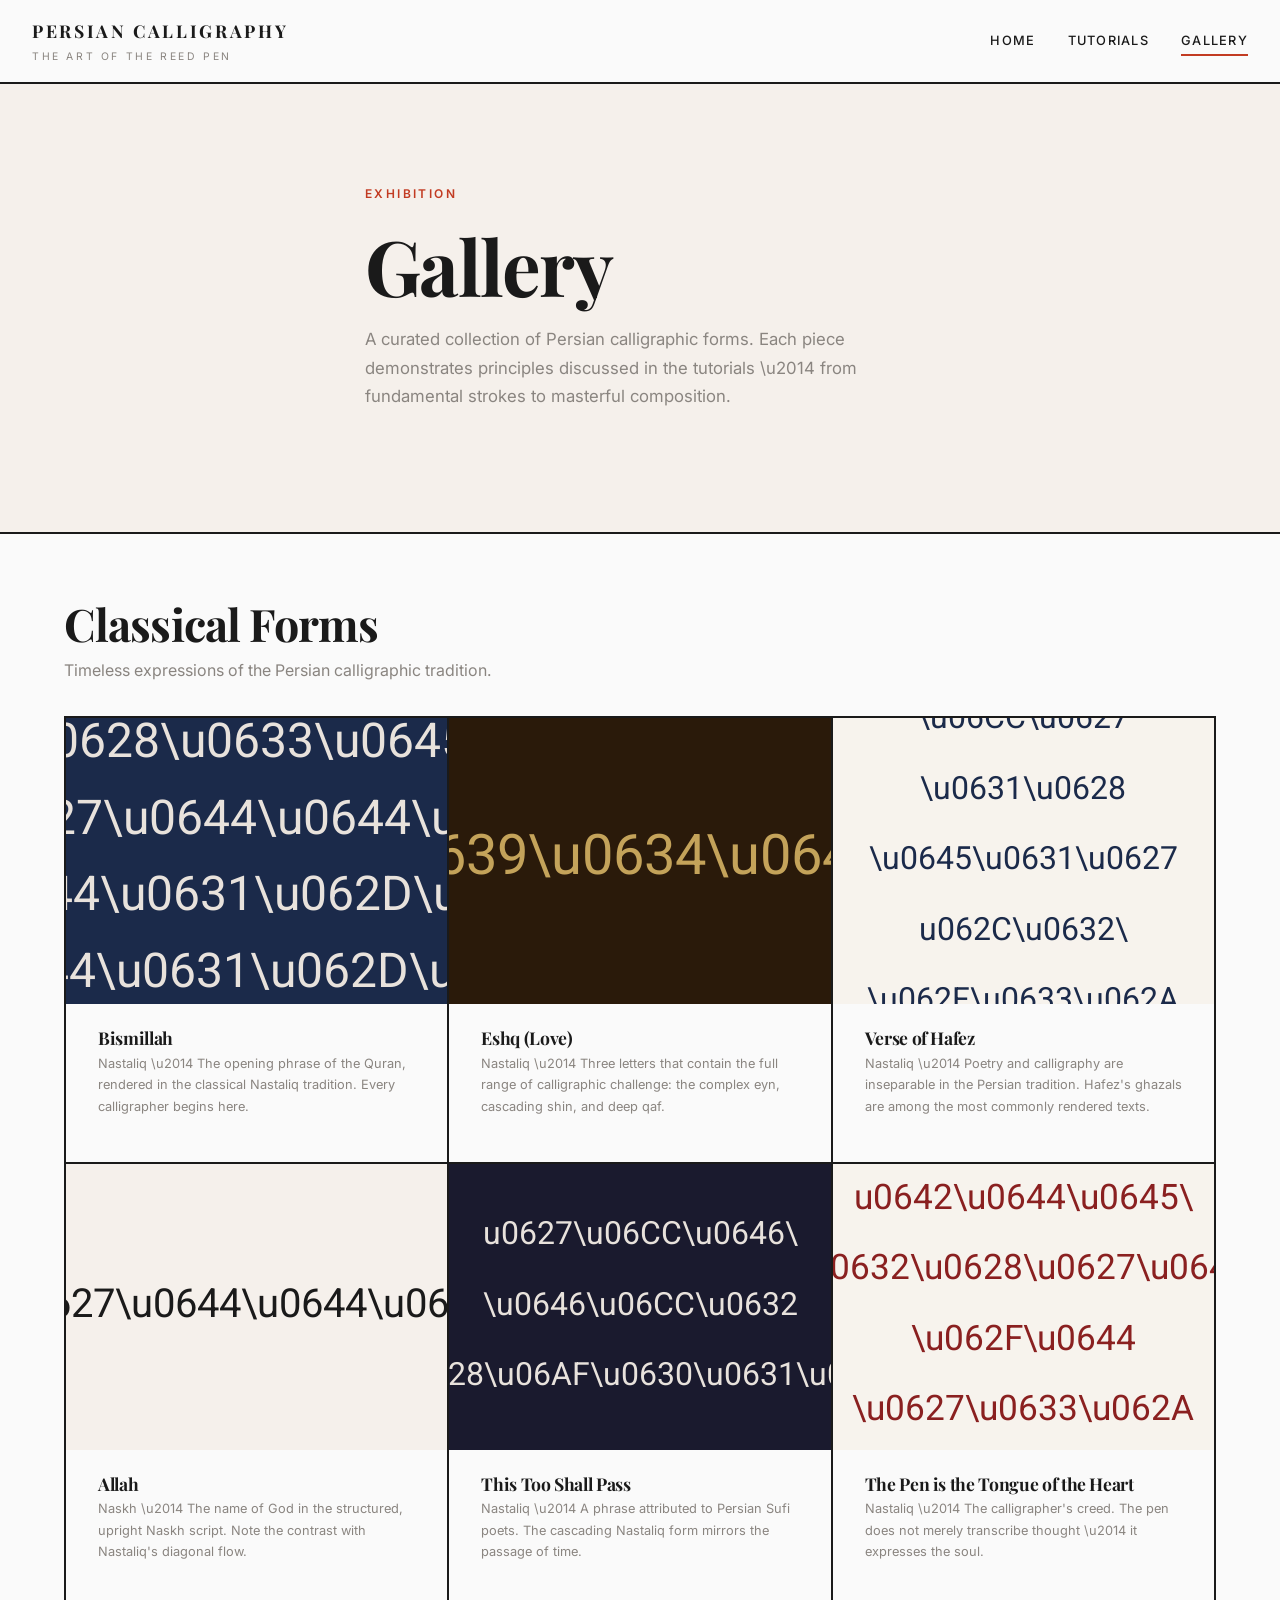
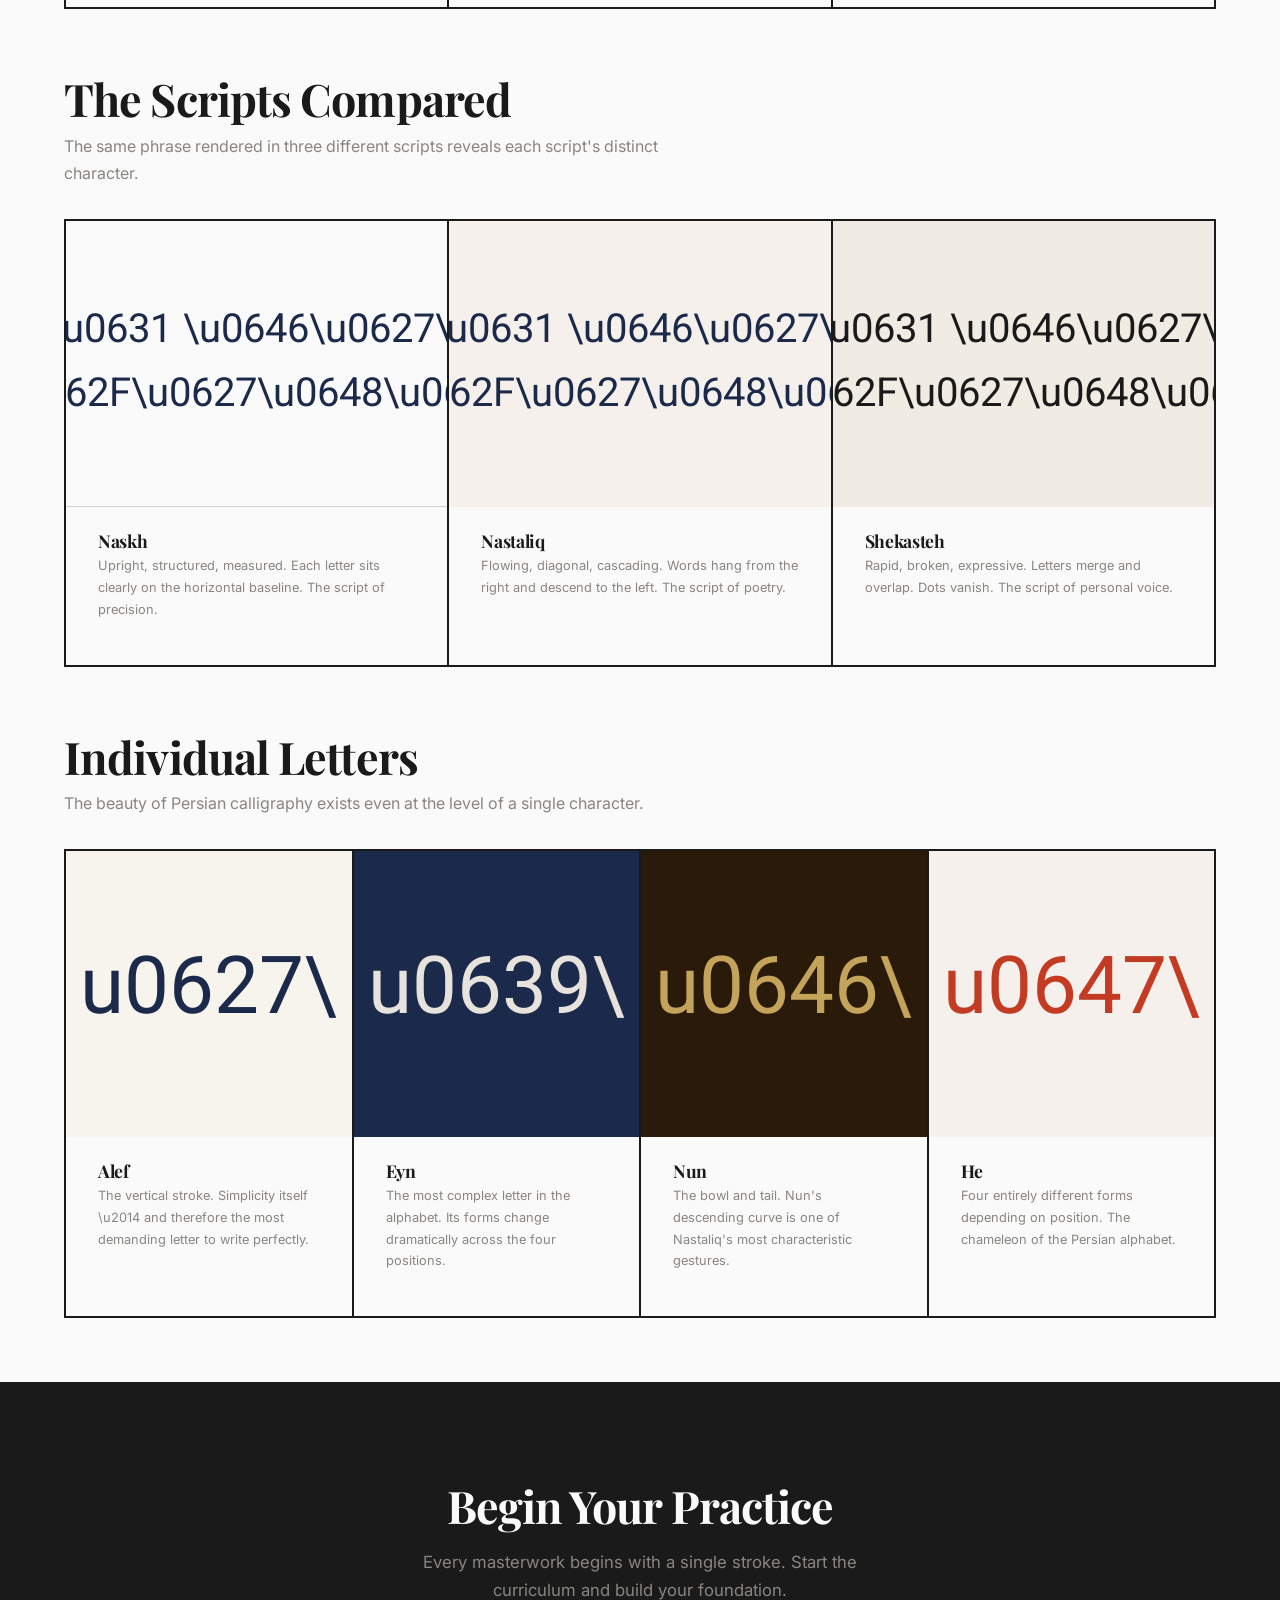
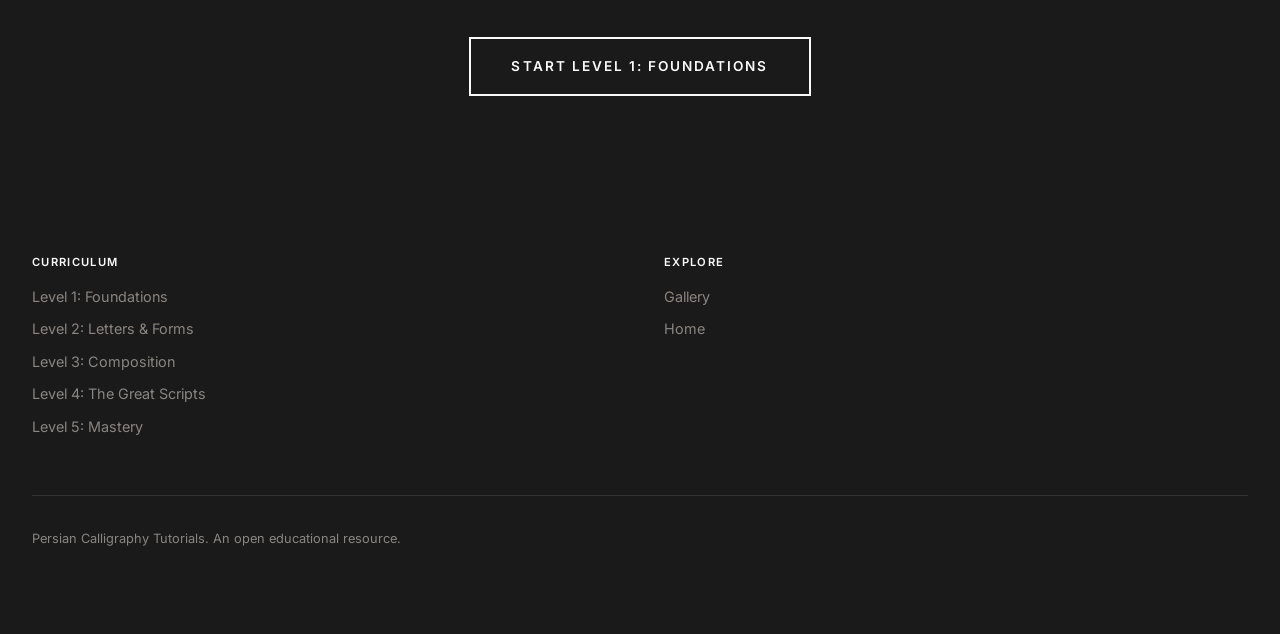
==== gallery.html @ c189530e "Create Persian calligraphy tutorial website with MoMA-inspired design A complete educational site co" ====
<!DOCTYPE html>
<html lang="en">
<head>
  <meta charset="UTF-8">
  <meta name="viewport" content="width=device-width, initial-scale=1.0">
  <title>Gallery \u2014 Persian Calligraphy</title>
  <meta name="description" content="A curated exhibition of Persian calligraphic masterworks across centuries and scripts.">
  <link rel="preconnect" href="https://fonts.googleapis.com">
  <link rel="preconnect" href="https://fonts.gstatic.com" crossorigin>
  <link href="https://fonts.googleapis.com/css2?family=Playfair+Display:ital,wght@0,400;0,700;0,900;1,400&family=Inter:wght@300;400;500;600&family=Vazirmatn:wght@400;700&display=swap" rel="stylesheet">
  <link rel="stylesheet" href="css/style.css">
</head>
<body>

  <!-- Header -->
  <header class="site-header">
    <div class="header-inner">
      <a href="index.html" class="site-logo">
        Persian Calligraphy
        <span>The Art of the Reed Pen</span>
      </a>
      <button class="nav-toggle" aria-label="Toggle navigation" onclick="document.querySelector('.main-nav').classList.toggle('open')">
        <span></span><span></span><span></span>
      </button>
      <nav class="main-nav">
        <a href="index.html">Home</a>
        <a href="tutorials/level-1.html">Tutorials</a>
        <a href="gallery.html" class="active">Gallery</a>
      </nav>
    </div>
  </header>

  <!-- Hero -->
  <section class="hero hero-tutorial" style="min-height:50vh;">
    <div class="container">
      <span class="level-tag">Exhibition</span>
      <h1>Gallery</h1>
      <p style="max-width:550px;color:var(--mid-gray);font-size:1.05rem;">
        A curated collection of Persian calligraphic forms. Each piece demonstrates principles discussed in the tutorials \u2014 from fundamental strokes to masterful composition.
      </p>
    </div>
  </section>

  <!-- Gallery Grid -->
  <section style="padding:4rem 2rem;">
    <div class="container">

      <h2 style="margin-bottom:0.5rem;">Classical Forms</h2>
      <p style="color:var(--mid-gray);margin-bottom:2rem;">Timeless expressions of the Persian calligraphic tradition.</p>

      <div class="gallery-grid">

        <div class="gallery-item">
          <div class="gallery-image" style="background:var(--ink-blue);">
            <div class="persian-display" style="color:var(--warm-gray);font-size:3rem;">\u0628\u0633\u0645 \u0627\u0644\u0644\u0647 \u0627\u0644\u0631\u062D\u0645\u0646 \u0627\u0644\u0631\u062D\u06CC\u0645</div>
          </div>
          <div class="gallery-info">
            <h3>Bismillah</h3>
            <p class="gallery-meta">Nastaliq \u2014 The opening phrase of the Quran, rendered in the classical Nastaliq tradition. Every calligrapher begins here.</p>
          </div>
        </div>

        <div class="gallery-item">
          <div class="gallery-image" style="background:#2a1a0a;">
            <div class="persian-display" style="color:#c4a35a;font-size:3.5rem;">\u0639\u0634\u0642</div>
          </div>
          <div class="gallery-info">
            <h3>Eshq (Love)</h3>
            <p class="gallery-meta">Nastaliq \u2014 Three letters that contain the full range of calligraphic challenge: the complex eyn, cascading shin, and deep qaf.</p>
          </div>
        </div>

        <div class="gallery-item">
          <div class="gallery-image" style="background:var(--parchment);">
            <div class="persian-display" style="color:var(--ink-blue);font-size:2rem;line-height:2.2;">
              \u0632 \u062F\u0633\u062A \u0645\u062F\u0647 \u06CC\u0627 \u0631\u0628 \u0645\u0631\u0627<br>
              \u062C\u0632 \u062F\u0633\u062A \u0622\u0646 \u0646\u06AF\u0627\u0631 \u0645\u0646
            </div>
          </div>
          <div class="gallery-info">
            <h3>Verse of Hafez</h3>
            <p class="gallery-meta">Nastaliq \u2014 Poetry and calligraphy are inseparable in the Persian tradition. Hafez's ghazals are among the most commonly rendered texts.</p>
          </div>
        </div>

        <div class="gallery-item">
          <div class="gallery-image" style="background:var(--cream);">
            <div class="persian-display" style="color:var(--black);font-size:2.5rem;">\u0627\u0644\u0644\u0647</div>
          </div>
          <div class="gallery-info">
            <h3>Allah</h3>
            <p class="gallery-meta">Naskh \u2014 The name of God in the structured, upright Naskh script. Note the contrast with Nastaliq's diagonal flow.</p>
          </div>
        </div>

        <div class="gallery-item">
          <div class="gallery-image" style="background:#1a1a2e;">
            <div class="persian-display" style="color:#e8e2dc;font-size:2rem;line-height:2.2;">
              \u0627\u06CC\u0646 \u0646\u06CC\u0632 \u0628\u06AF\u0630\u0631\u062F
            </div>
          </div>
          <div class="gallery-info">
            <h3>This Too Shall Pass</h3>
            <p class="gallery-meta">Nastaliq \u2014 A phrase attributed to Persian Sufi poets. The cascading Nastaliq form mirrors the passage of time.</p>
          </div>
        </div>

        <div class="gallery-item">
          <div class="gallery-image" style="background:var(--parchment);">
            <div class="persian-display" style="color:#8a2020;font-size:2.2rem;line-height:2;">
              \u0642\u0644\u0645 \u0632\u0628\u0627\u0646 \u062F\u0644 \u0627\u0633\u062A
            </div>
          </div>
          <div class="gallery-info">
            <h3>The Pen is the Tongue of the Heart</h3>
            <p class="gallery-meta">Nastaliq \u2014 The calligrapher's creed. The pen does not merely transcribe thought \u2014 it expresses the soul.</p>
          </div>
        </div>

      </div>

      <h2 style="margin-top:4rem;margin-bottom:0.5rem;">The Scripts Compared</h2>
      <p style="color:var(--mid-gray);margin-bottom:2rem;">The same phrase rendered in three different scripts reveals each script's distinct character.</p>

      <div class="gallery-grid">

        <div class="gallery-item">
          <div class="gallery-image" style="background:var(--white);border-bottom:1px solid var(--border);">
            <div class="persian-display" style="color:var(--ink-blue);font-size:2.5rem;">\u062F\u0631 \u0646\u0627\u0645 \u062E\u062F\u0627\u0648\u0646\u062F</div>
          </div>
          <div class="gallery-info">
            <h3>Naskh</h3>
            <p class="gallery-meta">Upright, structured, measured. Each letter sits clearly on the horizontal baseline. The script of precision.</p>
          </div>
        </div>

        <div class="gallery-item">
          <div class="gallery-image" style="background:var(--cream);">
            <div class="persian-display" style="color:var(--ink-blue);font-size:2.5rem;">\u062F\u0631 \u0646\u0627\u0645 \u062E\u062F\u0627\u0648\u0646\u062F</div>
          </div>
          <div class="gallery-info">
            <h3>Nastaliq</h3>
            <p class="gallery-meta">Flowing, diagonal, cascading. Words hang from the right and descend to the left. The script of poetry.</p>
          </div>
        </div>

        <div class="gallery-item">
          <div class="gallery-image" style="background:#f0ebe3;">
            <div class="persian-display" style="color:var(--black);font-size:2.5rem;">\u062F\u0631 \u0646\u0627\u0645 \u062E\u062F\u0627\u0648\u0646\u062F</div>
          </div>
          <div class="gallery-info">
            <h3>Shekasteh</h3>
            <p class="gallery-meta">Rapid, broken, expressive. Letters merge and overlap. Dots vanish. The script of personal voice.</p>
          </div>
        </div>

      </div>

      <h2 style="margin-top:4rem;margin-bottom:0.5rem;">Individual Letters</h2>
      <p style="color:var(--mid-gray);margin-bottom:2rem;">The beauty of Persian calligraphy exists even at the level of a single character.</p>

      <div class="gallery-grid" style="grid-template-columns:repeat(auto-fit,minmax(200px,1fr));">

        <div class="gallery-item">
          <div class="gallery-image" style="background:var(--parchment);aspect-ratio:1;">
            <div class="persian-display" style="font-size:5rem;color:var(--ink-blue);">\u0627</div>
          </div>
          <div class="gallery-info">
            <h3>Alef</h3>
            <p class="gallery-meta">The vertical stroke. Simplicity itself \u2014 and therefore the most demanding letter to write perfectly.</p>
          </div>
        </div>

        <div class="gallery-item">
          <div class="gallery-image" style="background:var(--ink-blue);aspect-ratio:1;">
            <div class="persian-display" style="font-size:5rem;color:var(--warm-gray);">\u0639</div>
          </div>
          <div class="gallery-info">
            <h3>Eyn</h3>
            <p class="gallery-meta">The most complex letter in the alphabet. Its forms change dramatically across the four positions.</p>
          </div>
        </div>

        <div class="gallery-item">
          <div class="gallery-image" style="background:#2a1a0a;aspect-ratio:1;">
            <div class="persian-display" style="font-size:5rem;color:#c4a35a;">\u0646</div>
          </div>
          <div class="gallery-info">
            <h3>Nun</h3>
            <p class="gallery-meta">The bowl and tail. Nun's descending curve is one of Nastaliq's most characteristic gestures.</p>
          </div>
        </div>

        <div class="gallery-item">
          <div class="gallery-image" style="background:var(--cream);aspect-ratio:1;">
            <div class="persian-display" style="font-size:5rem;color:var(--accent);">\u0647</div>
          </div>
          <div class="gallery-info">
            <h3>He</h3>
            <p class="gallery-meta">Four entirely different forms depending on position. The chameleon of the Persian alphabet.</p>
          </div>
        </div>

      </div>

    </div>
  </section>

  <!-- CTA -->
  <section style="background:var(--black);padding:6rem 2rem;text-align:center;border-top:2px solid var(--black);">
    <h2 style="color:var(--white);margin-bottom:1rem;">Begin Your Practice</h2>
    <p style="color:var(--mid-gray);max-width:500px;margin:0 auto 2rem;font-size:1.05rem;">
      Every masterwork begins with a single stroke. Start the curriculum and build your foundation.
    </p>
    <a href="tutorials/level-1.html" class="btn">Start Level 1: Foundations</a>
  </section>

  <!-- Footer -->
  <footer class="site-footer" style="margin-top:0;">
    <div class="footer-inner">
      <div class="footer-section">
        <h4>Curriculum</h4>
        <a href="tutorials/level-1.html">Level 1: Foundations</a>
        <a href="tutorials/level-2.html">Level 2: Letters &amp; Forms</a>
        <a href="tutorials/level-3.html">Level 3: Composition</a>
        <a href="tutorials/level-4.html">Level 4: The Great Scripts</a>
        <a href="tutorials/level-5.html">Level 5: Mastery</a>
      </div>
      <div class="footer-section">
        <h4>Explore</h4>
        <a href="gallery.html">Gallery</a>
        <a href="index.html">Home</a>
      </div>
    </div>
    <div class="footer-bottom">
      <p>Persian Calligraphy Tutorials. An open educational resource.</p>
    </div>
  </footer>

  <script src="js/main.js"></script>
</body>
</html>
---- css/style.css ----
/* ============================================================
   PERSIAN CALLIGRAPHY TUTORIALS
   Inspired by Museum of Modern Art — clean, bold, editorial
   ============================================================ */

/* --- Reset & Base --- */
*, *::before, *::after {
  margin: 0;
  padding: 0;
  box-sizing: border-box;
}

:root {
  --black: #1a1a1a;
  --white: #fafafa;
  --cream: #f5f0eb;
  --warm-gray: #e8e2dc;
  --mid-gray: #8a8580;
  --accent: #c23b22;
  --accent-dark: #9a2f1b;
  --gold: #b8860b;
  --ink-blue: #1b2a4a;
  --parchment: #f7f3ed;
  --border: #d4cec8;
  --font-display: 'Playfair Display', 'Georgia', serif;
  --font-body: 'Inter', 'Helvetica Neue', Arial, sans-serif;
  --font-mono: 'JetBrains Mono', 'Courier New', monospace;
  --max-width: 1400px;
  --content-width: 800px;
}

html {
  font-size: 16px;
  scroll-behavior: smooth;
}

body {
  font-family: var(--font-body);
  background-color: var(--white);
  color: var(--black);
  line-height: 1.7;
  -webkit-font-smoothing: antialiased;
  -moz-osx-font-smoothing: grayscale;
}

::selection {
  background: var(--accent);
  color: var(--white);
}

a {
  color: var(--black);
  text-decoration: none;
  border-bottom: 1px solid var(--border);
  transition: border-color 0.2s ease, color 0.2s ease;
}

a:hover {
  border-color: var(--accent);
  color: var(--accent);
}

img {
  max-width: 100%;
  display: block;
}

/* --- Typography --- */
h1, h2, h3, h4, h5, h6 {
  font-family: var(--font-display);
  font-weight: 700;
  line-height: 1.15;
  letter-spacing: -0.02em;
}

h1 {
  font-size: clamp(2.8rem, 6vw, 5.5rem);
  margin-bottom: 1rem;
}

h2 {
  font-size: clamp(1.8rem, 3.5vw, 3rem);
  margin-bottom: 0.75rem;
}

h3 {
  font-size: clamp(1.3rem, 2.5vw, 1.8rem);
  margin-bottom: 0.5rem;
}

h4 {
  font-size: 1.15rem;
  font-family: var(--font-body);
  font-weight: 600;
  text-transform: uppercase;
  letter-spacing: 0.12em;
  margin-bottom: 0.5rem;
}

p {
  margin-bottom: 1.25rem;
  max-width: 65ch;
}

.persian-text {
  font-family: 'Vazirmatn', 'Noto Naskh Arabic', 'Traditional Arabic', serif;
  direction: rtl;
  text-align: right;
  line-height: 2;
}

.persian-display {
  font-family: 'Vazirmatn', 'Noto Naskh Arabic', serif;
  font-size: clamp(2rem, 5vw, 4.5rem);
  direction: rtl;
  text-align: center;
  line-height: 1.6;
  color: var(--ink-blue);
  padding: 2rem 0;
}

/* --- Layout --- */
.container {
  max-width: var(--max-width);
  margin: 0 auto;
  padding: 0 2rem;
}

.content-narrow {
  max-width: var(--content-width);
  margin: 0 auto;
}

/* --- Header / Navigation --- */
.site-header {
  position: sticky;
  top: 0;
  z-index: 100;
  background: var(--white);
  border-bottom: 2px solid var(--black);
}

.header-inner {
  display: flex;
  justify-content: space-between;
  align-items: center;
  padding: 1rem 2rem;
  max-width: var(--max-width);
  margin: 0 auto;
}

.site-logo {
  font-family: var(--font-display);
  font-size: 1.1rem;
  font-weight: 700;
  text-transform: uppercase;
  letter-spacing: 0.15em;
  border: none;
}

.site-logo:hover {
  color: var(--black);
}

.site-logo span {
  display: block;
  font-size: 0.65rem;
  font-family: var(--font-body);
  font-weight: 400;
  letter-spacing: 0.25em;
  color: var(--mid-gray);
  margin-top: 2px;
}

.main-nav {
  display: flex;
  gap: 2rem;
  align-items: center;
}

.main-nav a {
  font-size: 0.8rem;
  font-weight: 500;
  text-transform: uppercase;
  letter-spacing: 0.1em;
  border: none;
  padding: 0.25rem 0;
  position: relative;
}

.main-nav a::after {
  content: '';
  position: absolute;
  bottom: 0;
  left: 0;
  width: 0;
  height: 2px;
  background: var(--accent);
  transition: width 0.3s ease;
}

.main-nav a:hover::after,
.main-nav a.active::after {
  width: 100%;
}

.main-nav a:hover {
  color: var(--black);
}

/* Mobile nav toggle */
.nav-toggle {
  display: none;
  background: none;
  border: none;
  cursor: pointer;
  padding: 0.5rem;
}

.nav-toggle span {
  display: block;
  width: 24px;
  height: 2px;
  background: var(--black);
  margin: 5px 0;
  transition: transform 0.3s ease;
}

/* --- Hero Sections --- */
.hero {
  min-height: 90vh;
  display: flex;
  flex-direction: column;
  justify-content: center;
  padding: 6rem 2rem;
  position: relative;
  overflow: hidden;
}

.hero-home {
  background: var(--black);
  color: var(--white);
  text-align: center;
}

.hero-home h1 {
  font-size: clamp(3rem, 8vw, 7rem);
  letter-spacing: -0.03em;
  margin-bottom: 0.5rem;
}

.hero-home .persian-display {
  color: var(--warm-gray);
  font-size: clamp(1.6rem, 4vw, 3rem);
  margin-bottom: 2rem;
  opacity: 0.7;
}

.hero-home .hero-subtitle {
  font-size: clamp(1rem, 1.5vw, 1.25rem);
  color: var(--mid-gray);
  max-width: 600px;
  margin: 0 auto 3rem;
  line-height: 1.8;
}

.hero-tutorial {
  min-height: 60vh;
  background: var(--cream);
  border-bottom: 2px solid var(--black);
}

.hero-tutorial .level-tag {
  font-size: 0.75rem;
  text-transform: uppercase;
  letter-spacing: 0.2em;
  font-weight: 600;
  color: var(--accent);
  margin-bottom: 1rem;
  display: block;
}

/* --- Buttons --- */
.btn {
  display: inline-block;
  padding: 1rem 2.5rem;
  font-size: 0.85rem;
  font-weight: 600;
  text-transform: uppercase;
  letter-spacing: 0.15em;
  border: 2px solid var(--white);
  color: var(--white);
  background: transparent;
  cursor: pointer;
  transition: all 0.3s ease;
  text-decoration: none;
}

.btn:hover {
  background: var(--white);
  color: var(--black);
  border-color: var(--white);
}

.btn-dark {
  border-color: var(--black);
  color: var(--black);
}

.btn-dark:hover {
  background: var(--black);
  color: var(--white);
}

.btn-accent {
  border-color: var(--accent);
  color: var(--accent);
}

.btn-accent:hover {
  background: var(--accent);
  color: var(--white);
}

/* --- Level Cards (Home Page) --- */
.levels-section {
  padding: 6rem 2rem;
}

.levels-section h2 {
  text-align: center;
  margin-bottom: 1rem;
}

.section-intro {
  text-align: center;
  color: var(--mid-gray);
  font-size: 1.05rem;
  max-width: 600px;
  margin: 0 auto 4rem;
}

.levels-grid {
  display: grid;
  grid-template-columns: repeat(auto-fit, minmax(340px, 1fr));
  gap: 2px;
  background: var(--black);
  border: 2px solid var(--black);
  max-width: var(--max-width);
  margin: 0 auto;
}

.level-card {
  background: var(--white);
  padding: 3rem 2.5rem;
  display: flex;
  flex-direction: column;
  transition: background 0.3s ease;
  text-decoration: none;
  border: none;
}

.level-card:hover {
  background: var(--cream);
  color: var(--black);
}

.level-card .level-number {
  font-family: var(--font-display);
  font-size: 4rem;
  font-weight: 700;
  line-height: 1;
  color: var(--warm-gray);
  margin-bottom: 1rem;
  transition: color 0.3s ease;
}

.level-card:hover .level-number {
  color: var(--accent);
}

.level-card h3 {
  font-size: 1.5rem;
  margin-bottom: 0.5rem;
}

.level-card .level-persian {
  font-family: 'Vazirmatn', 'Noto Naskh Arabic', serif;
  direction: rtl;
  font-size: 1.1rem;
  color: var(--mid-gray);
  margin-bottom: 1rem;
}

.level-card p {
  color: var(--mid-gray);
  font-size: 0.95rem;
  flex-grow: 1;
}

.level-card .card-arrow {
  font-size: 1.5rem;
  margin-top: 1.5rem;
  transition: transform 0.3s ease;
}

.level-card:hover .card-arrow {
  transform: translateX(8px);
}

/* --- Tutorial Page Layout --- */
.tutorial-content {
  padding: 4rem 2rem;
}

.tutorial-body {
  max-width: var(--content-width);
  margin: 0 auto;
}

.tutorial-body h2 {
  margin-top: 3rem;
  padding-top: 2rem;
  border-top: 1px solid var(--border);
}

.tutorial-body h2:first-child {
  border-top: none;
  padding-top: 0;
  margin-top: 0;
}

.tutorial-body h3 {
  margin-top: 2rem;
}

.tutorial-body ul, .tutorial-body ol {
  margin: 1rem 0 1.5rem 1.5rem;
}

.tutorial-body li {
  margin-bottom: 0.5rem;
  line-height: 1.7;
}

/* --- Info Boxes --- */
.info-box {
  background: var(--cream);
  border-left: 4px solid var(--accent);
  padding: 1.5rem 2rem;
  margin: 2rem 0;
}

.info-box h4 {
  color: var(--accent);
  font-size: 0.8rem;
  margin-bottom: 0.5rem;
}

.info-box p {
  margin-bottom: 0;
  font-size: 0.95rem;
}

.tip-box {
  border-left-color: var(--gold);
}

.tip-box h4 {
  color: var(--gold);
}

/* --- Stroke Diagrams --- */
.stroke-diagram {
  background: var(--parchment);
  border: 1px solid var(--border);
  padding: 2.5rem;
  margin: 2rem 0;
  text-align: center;
}

.stroke-diagram svg {
  max-width: 100%;
  height: auto;
}

.stroke-diagram .caption {
  font-size: 0.8rem;
  color: var(--mid-gray);
  text-transform: uppercase;
  letter-spacing: 0.1em;
  margin-top: 1rem;
}

/* --- Letter Grid --- */
.letter-grid {
  display: grid;
  grid-template-columns: repeat(auto-fill, minmax(140px, 1fr));
  gap: 2px;
  background: var(--black);
  border: 2px solid var(--black);
  margin: 2rem 0;
}

.letter-cell {
  background: var(--white);
  padding: 1.5rem;
  text-align: center;
  transition: background 0.2s ease;
}

.letter-cell:hover {
  background: var(--cream);
}

.letter-cell .letter-large {
  font-family: 'Vazirmatn', 'Noto Naskh Arabic', serif;
  font-size: 2.5rem;
  line-height: 1.4;
  color: var(--ink-blue);
  direction: rtl;
}

.letter-cell .letter-name {
  font-size: 0.7rem;
  text-transform: uppercase;
  letter-spacing: 0.1em;
  color: var(--mid-gray);
  margin-top: 0.5rem;
}

/* --- Practice Area --- */
.practice-area {
  background: var(--parchment);
  border: 2px solid var(--black);
  padding: 3rem;
  margin: 2rem 0;
  text-align: center;
}

.practice-area h4 {
  margin-bottom: 1rem;
}

.practice-lines {
  width: 100%;
  max-width: 600px;
  margin: 0 auto;
}

.practice-lines .line {
  height: 60px;
  border-bottom: 1px solid var(--border);
  position: relative;
}

.practice-lines .line::before {
  content: '';
  position: absolute;
  top: 50%;
  left: 0;
  right: 0;
  border-top: 1px dashed var(--warm-gray);
}

/* --- Gallery --- */
.gallery-grid {
  display: grid;
  grid-template-columns: repeat(auto-fit, minmax(300px, 1fr));
  gap: 2px;
  background: var(--black);
  border: 2px solid var(--black);
}

.gallery-item {
  background: var(--white);
  overflow: hidden;
}

.gallery-item .gallery-image {
  aspect-ratio: 4/3;
  background: var(--cream);
  display: flex;
  align-items: center;
  justify-content: center;
  overflow: hidden;
}

.gallery-item .gallery-image .persian-display {
  padding: 2rem;
  font-size: clamp(1.5rem, 3vw, 2.5rem);
}

.gallery-item .gallery-info {
  padding: 1.5rem 2rem;
}

.gallery-item .gallery-info h3 {
  font-size: 1.1rem;
  margin-bottom: 0.25rem;
}

.gallery-item .gallery-info .gallery-meta {
  font-size: 0.8rem;
  color: var(--mid-gray);
}

/* --- Tutorial Navigation --- */
.tutorial-nav {
  display: flex;
  justify-content: space-between;
  border-top: 2px solid var(--black);
  margin-top: 4rem;
}

.tutorial-nav a {
  display: block;
  padding: 2rem;
  flex: 1;
  border: none;
  transition: background 0.3s ease;
}

.tutorial-nav a:hover {
  background: var(--cream);
  color: var(--black);
}

.tutorial-nav a + a {
  border-left: 2px solid var(--black);
  text-align: right;
}

.tutorial-nav .nav-label {
  font-size: 0.7rem;
  text-transform: uppercase;
  letter-spacing: 0.15em;
  color: var(--mid-gray);
  display: block;
  margin-bottom: 0.5rem;
}

.tutorial-nav .nav-title {
  font-family: var(--font-display);
  font-size: 1.2rem;
  font-weight: 700;
}

/* --- Table of Contents (Sidebar) --- */
.tutorial-layout {
  display: grid;
  grid-template-columns: 1fr 240px;
  gap: 4rem;
  max-width: 1100px;
  margin: 0 auto;
  align-items: start;
}

.toc {
  position: sticky;
  top: 100px;
  padding: 1.5rem 0;
}

.toc h4 {
  font-size: 0.7rem;
  margin-bottom: 1rem;
  color: var(--mid-gray);
}

.toc ul {
  list-style: none;
}

.toc li {
  margin-bottom: 0.5rem;
}

.toc a {
  font-size: 0.85rem;
  color: var(--mid-gray);
  border: none;
  transition: color 0.2s ease;
}

.toc a:hover,
.toc a.active {
  color: var(--black);
}

/* --- Progress Bar --- */
.progress-bar {
  position: fixed;
  top: 0;
  left: 0;
  height: 3px;
  background: var(--accent);
  z-index: 200;
  transition: width 0.1s ease;
}

/* --- Footer --- */
.site-footer {
  background: var(--black);
  color: var(--warm-gray);
  padding: 4rem 2rem;
  margin-top: 4rem;
}

.footer-inner {
  max-width: var(--max-width);
  margin: 0 auto;
  display: grid;
  grid-template-columns: repeat(auto-fit, minmax(200px, 1fr));
  gap: 3rem;
}

.footer-section h4 {
  color: var(--white);
  font-size: 0.7rem;
  margin-bottom: 1rem;
}

.footer-section a {
  color: var(--mid-gray);
  border: none;
  font-size: 0.9rem;
  display: block;
  margin-bottom: 0.5rem;
}

.footer-section a:hover {
  color: var(--white);
}

.footer-bottom {
  max-width: var(--max-width);
  margin: 3rem auto 0;
  padding-top: 2rem;
  border-top: 1px solid #333;
  font-size: 0.8rem;
  color: var(--mid-gray);
}

/* --- Comparison Table --- */
.comparison-table {
  width: 100%;
  border-collapse: collapse;
  margin: 2rem 0;
  border: 2px solid var(--black);
}

.comparison-table th {
  background: var(--black);
  color: var(--white);
  padding: 1rem 1.5rem;
  text-align: left;
  font-size: 0.75rem;
  text-transform: uppercase;
  letter-spacing: 0.1em;
}

.comparison-table td {
  padding: 1rem 1.5rem;
  border-bottom: 1px solid var(--border);
  font-size: 0.95rem;
}

.comparison-table tr:last-child td {
  border-bottom: none;
}

.comparison-table tr:hover td {
  background: var(--cream);
}

/* --- Responsive --- */
@media (max-width: 900px) {
  .tutorial-layout {
    grid-template-columns: 1fr;
  }

  .toc {
    position: static;
    border-bottom: 1px solid var(--border);
    padding-bottom: 2rem;
    margin-bottom: 2rem;
  }
}

@media (max-width: 768px) {
  .hero {
    min-height: 70vh;
    padding: 4rem 1.5rem;
  }

  .levels-grid {
    grid-template-columns: 1fr;
  }

  .main-nav {
    display: none;
    position: absolute;
    top: 100%;
    left: 0;
    right: 0;
    background: var(--white);
    flex-direction: column;
    padding: 2rem;
    gap: 1rem;
    border-bottom: 2px solid var(--black);
  }

  .main-nav.open {
    display: flex;
  }

  .nav-toggle {
    display: block;
  }

  .header-inner {
    padding: 1rem 1.5rem;
  }

  .levels-section {
    padding: 4rem 1.5rem;
  }

  .level-card {
    padding: 2rem 1.5rem;
  }

  .tutorial-nav {
    flex-direction: column;
  }

  .tutorial-nav a + a {
    border-left: none;
    border-top: 2px solid var(--black);
    text-align: left;
  }

  .gallery-grid {
    grid-template-columns: 1fr;
  }

  .letter-grid {
    grid-template-columns: repeat(auto-fill, minmax(100px, 1fr));
  }

  .footer-inner {
    grid-template-columns: 1fr;
  }
}

/* --- Animations --- */
@keyframes fadeInUp {
  from {
    opacity: 0;
    transform: translateY(30px);
  }
  to {
    opacity: 1;
    transform: translateY(0);
  }
}

.animate-in {
  animation: fadeInUp 0.6s ease forwards;
  opacity: 0;
}

.animate-in:nth-child(2) { animation-delay: 0.1s; }
.animate-in:nth-child(3) { animation-delay: 0.2s; }
.animate-in:nth-child(4) { animation-delay: 0.3s; }
.animate-in:nth-child(5) { animation-delay: 0.4s; }

/* --- Print Styles --- */
@media print {
  .site-header, .site-footer, .tutorial-nav, .toc, .progress-bar {
    display: none;
  }

  body {
    font-size: 12pt;
    color: #000;
  }

  .hero {
    min-height: auto;
    padding: 2rem 0;
    background: #fff !important;
    color: #000 !important;
  }
}
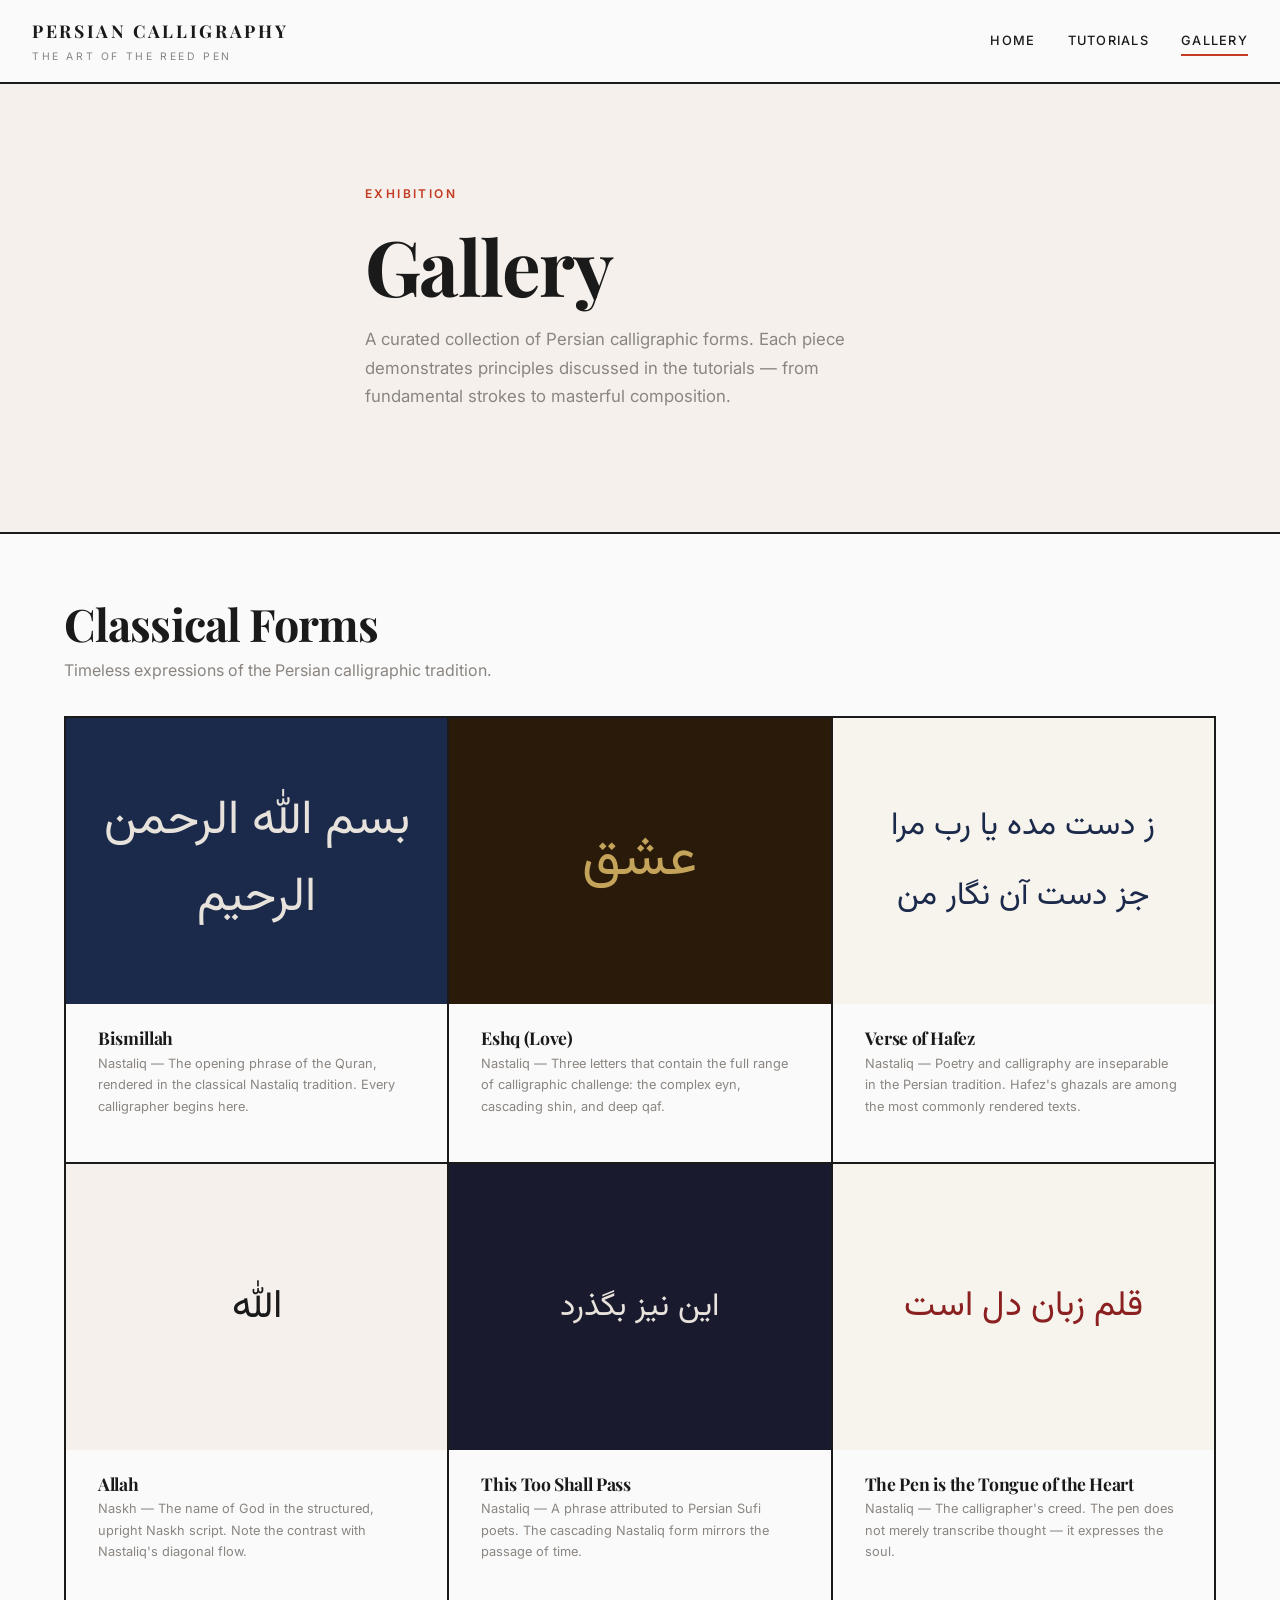
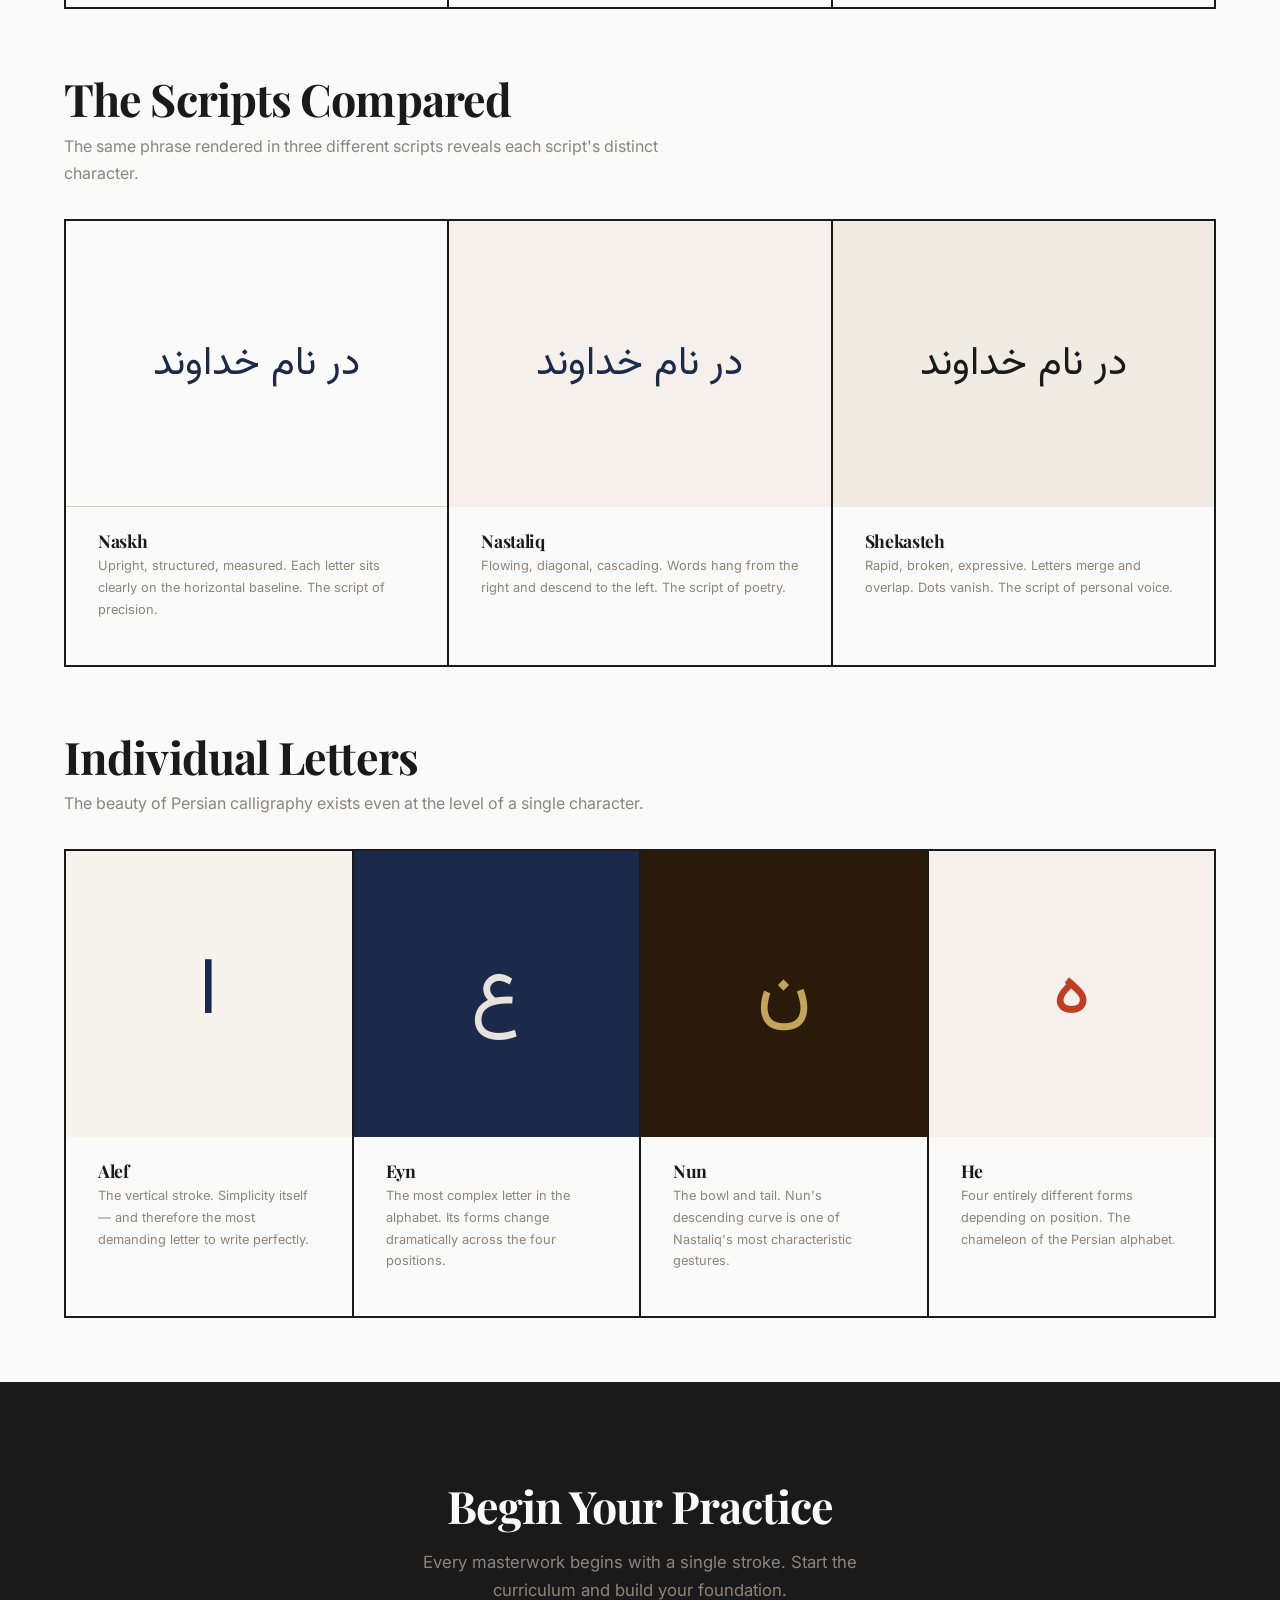
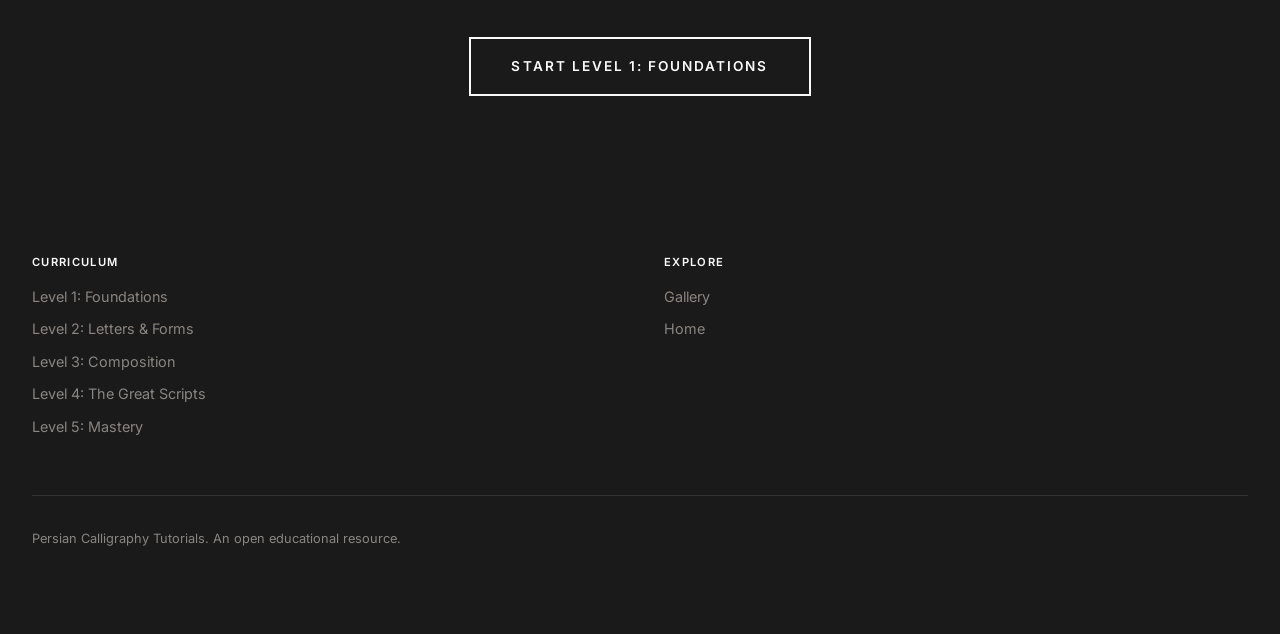
==== commit 37b8df6c: "Fix Unicode rendering — convert escape sequences to actual UTF-8 characters All \uXXXX escape sequen" ====
--- a/gallery.html
+++ b/gallery.html
@@ -3,7 +3,7 @@
 <head>
   <meta charset="UTF-8">
   <meta name="viewport" content="width=device-width, initial-scale=1.0">
-  <title>Gallery \u2014 Persian Calligraphy</title>
+  <title>Gallery — Persian Calligraphy</title>
   <meta name="description" content="A curated exhibition of Persian calligraphic masterworks across centuries and scripts.">
   <link rel="preconnect" href="https://fonts.googleapis.com">
   <link rel="preconnect" href="https://fonts.gstatic.com" crossorigin>
@@ -36,7 +36,7 @@
       <span class="level-tag">Exhibition</span>
       <h1>Gallery</h1>
       <p style="max-width:550px;color:var(--mid-gray);font-size:1.05rem;">
-        A curated collection of Persian calligraphic forms. Each piece demonstrates principles discussed in the tutorials \u2014 from fundamental strokes to masterful composition.
+        A curated collection of Persian calligraphic forms. Each piece demonstrates principles discussed in the tutorials — from fundamental strokes to masterful composition.
       </p>
     </div>
   </section>
@@ -52,68 +52,68 @@
 
         <div class="gallery-item">
           <div class="gallery-image" style="background:var(--ink-blue);">
-            <div class="persian-display" style="color:var(--warm-gray);font-size:3rem;">\u0628\u0633\u0645 \u0627\u0644\u0644\u0647 \u0627\u0644\u0631\u062D\u0645\u0646 \u0627\u0644\u0631\u062D\u06CC\u0645</div>
+            <div class="persian-display" style="color:var(--warm-gray);font-size:3rem;">بسم الله الرحمن الرحیم</div>
           </div>
           <div class="gallery-info">
             <h3>Bismillah</h3>
-            <p class="gallery-meta">Nastaliq \u2014 The opening phrase of the Quran, rendered in the classical Nastaliq tradition. Every calligrapher begins here.</p>
+            <p class="gallery-meta">Nastaliq — The opening phrase of the Quran, rendered in the classical Nastaliq tradition. Every calligrapher begins here.</p>
           </div>
         </div>
 
         <div class="gallery-item">
           <div class="gallery-image" style="background:#2a1a0a;">
-            <div class="persian-display" style="color:#c4a35a;font-size:3.5rem;">\u0639\u0634\u0642</div>
+            <div class="persian-display" style="color:#c4a35a;font-size:3.5rem;">عشق</div>
           </div>
           <div class="gallery-info">
             <h3>Eshq (Love)</h3>
-            <p class="gallery-meta">Nastaliq \u2014 Three letters that contain the full range of calligraphic challenge: the complex eyn, cascading shin, and deep qaf.</p>
+            <p class="gallery-meta">Nastaliq — Three letters that contain the full range of calligraphic challenge: the complex eyn, cascading shin, and deep qaf.</p>
           </div>
         </div>
 
         <div class="gallery-item">
           <div class="gallery-image" style="background:var(--parchment);">
             <div class="persian-display" style="color:var(--ink-blue);font-size:2rem;line-height:2.2;">
-              \u0632 \u062F\u0633\u062A \u0645\u062F\u0647 \u06CC\u0627 \u0631\u0628 \u0645\u0631\u0627<br>
-              \u062C\u0632 \u062F\u0633\u062A \u0622\u0646 \u0646\u06AF\u0627\u0631 \u0645\u0646
+              ز دست مده یا رب مرا<br>
+              جز دست آن نگار من
             </div>
           </div>
           <div class="gallery-info">
             <h3>Verse of Hafez</h3>
-            <p class="gallery-meta">Nastaliq \u2014 Poetry and calligraphy are inseparable in the Persian tradition. Hafez's ghazals are among the most commonly rendered texts.</p>
+            <p class="gallery-meta">Nastaliq — Poetry and calligraphy are inseparable in the Persian tradition. Hafez's ghazals are among the most commonly rendered texts.</p>
           </div>
         </div>
 
         <div class="gallery-item">
           <div class="gallery-image" style="background:var(--cream);">
-            <div class="persian-display" style="color:var(--black);font-size:2.5rem;">\u0627\u0644\u0644\u0647</div>
+            <div class="persian-display" style="color:var(--black);font-size:2.5rem;">الله</div>
           </div>
           <div class="gallery-info">
             <h3>Allah</h3>
-            <p class="gallery-meta">Naskh \u2014 The name of God in the structured, upright Naskh script. Note the contrast with Nastaliq's diagonal flow.</p>
+            <p class="gallery-meta">Naskh — The name of God in the structured, upright Naskh script. Note the contrast with Nastaliq's diagonal flow.</p>
           </div>
         </div>
 
         <div class="gallery-item">
           <div class="gallery-image" style="background:#1a1a2e;">
             <div class="persian-display" style="color:#e8e2dc;font-size:2rem;line-height:2.2;">
-              \u0627\u06CC\u0646 \u0646\u06CC\u0632 \u0628\u06AF\u0630\u0631\u062F
+              این نیز بگذرد
             </div>
           </div>
           <div class="gallery-info">
             <h3>This Too Shall Pass</h3>
-            <p class="gallery-meta">Nastaliq \u2014 A phrase attributed to Persian Sufi poets. The cascading Nastaliq form mirrors the passage of time.</p>
+            <p class="gallery-meta">Nastaliq — A phrase attributed to Persian Sufi poets. The cascading Nastaliq form mirrors the passage of time.</p>
           </div>
         </div>
 
         <div class="gallery-item">
           <div class="gallery-image" style="background:var(--parchment);">
             <div class="persian-display" style="color:#8a2020;font-size:2.2rem;line-height:2;">
-              \u0642\u0644\u0645 \u0632\u0628\u0627\u0646 \u062F\u0644 \u0627\u0633\u062A
+              قلم زبان دل است
             </div>
           </div>
           <div class="gallery-info">
             <h3>The Pen is the Tongue of the Heart</h3>
-            <p class="gallery-meta">Nastaliq \u2014 The calligrapher's creed. The pen does not merely transcribe thought \u2014 it expresses the soul.</p>
+            <p class="gallery-meta">Nastaliq — The calligrapher's creed. The pen does not merely transcribe thought — it expresses the soul.</p>
           </div>
         </div>
 
@@ -126,7 +126,7 @@
 
         <div class="gallery-item">
           <div class="gallery-image" style="background:var(--white);border-bottom:1px solid var(--border);">
-            <div class="persian-display" style="color:var(--ink-blue);font-size:2.5rem;">\u062F\u0631 \u0646\u0627\u0645 \u062E\u062F\u0627\u0648\u0646\u062F</div>
+            <div class="persian-display" style="color:var(--ink-blue);font-size:2.5rem;">در نام خداوند</div>
           </div>
           <div class="gallery-info">
             <h3>Naskh</h3>
@@ -136,7 +136,7 @@
 
         <div class="gallery-item">
           <div class="gallery-image" style="background:var(--cream);">
-            <div class="persian-display" style="color:var(--ink-blue);font-size:2.5rem;">\u062F\u0631 \u0646\u0627\u0645 \u062E\u062F\u0627\u0648\u0646\u062F</div>
+            <div class="persian-display" style="color:var(--ink-blue);font-size:2.5rem;">در نام خداوند</div>
           </div>
           <div class="gallery-info">
             <h3>Nastaliq</h3>
@@ -146,7 +146,7 @@
 
         <div class="gallery-item">
           <div class="gallery-image" style="background:#f0ebe3;">
-            <div class="persian-display" style="color:var(--black);font-size:2.5rem;">\u062F\u0631 \u0646\u0627\u0645 \u062E\u062F\u0627\u0648\u0646\u062F</div>
+            <div class="persian-display" style="color:var(--black);font-size:2.5rem;">در نام خداوند</div>
           </div>
           <div class="gallery-info">
             <h3>Shekasteh</h3>
@@ -163,17 +163,17 @@
 
         <div class="gallery-item">
           <div class="gallery-image" style="background:var(--parchment);aspect-ratio:1;">
-            <div class="persian-display" style="font-size:5rem;color:var(--ink-blue);">\u0627</div>
+            <div class="persian-display" style="font-size:5rem;color:var(--ink-blue);">ا</div>
           </div>
           <div class="gallery-info">
             <h3>Alef</h3>
-            <p class="gallery-meta">The vertical stroke. Simplicity itself \u2014 and therefore the most demanding letter to write perfectly.</p>
+            <p class="gallery-meta">The vertical stroke. Simplicity itself — and therefore the most demanding letter to write perfectly.</p>
           </div>
         </div>
 
         <div class="gallery-item">
           <div class="gallery-image" style="background:var(--ink-blue);aspect-ratio:1;">
-            <div class="persian-display" style="font-size:5rem;color:var(--warm-gray);">\u0639</div>
+            <div class="persian-display" style="font-size:5rem;color:var(--warm-gray);">ع</div>
           </div>
           <div class="gallery-info">
             <h3>Eyn</h3>
@@ -183,7 +183,7 @@
 
         <div class="gallery-item">
           <div class="gallery-image" style="background:#2a1a0a;aspect-ratio:1;">
-            <div class="persian-display" style="font-size:5rem;color:#c4a35a;">\u0646</div>
+            <div class="persian-display" style="font-size:5rem;color:#c4a35a;">ن</div>
           </div>
           <div class="gallery-info">
             <h3>Nun</h3>
@@ -193,7 +193,7 @@
 
         <div class="gallery-item">
           <div class="gallery-image" style="background:var(--cream);aspect-ratio:1;">
-            <div class="persian-display" style="font-size:5rem;color:var(--accent);">\u0647</div>
+            <div class="persian-display" style="font-size:5rem;color:var(--accent);">ه</div>
           </div>
           <div class="gallery-info">
             <h3>He</h3>
